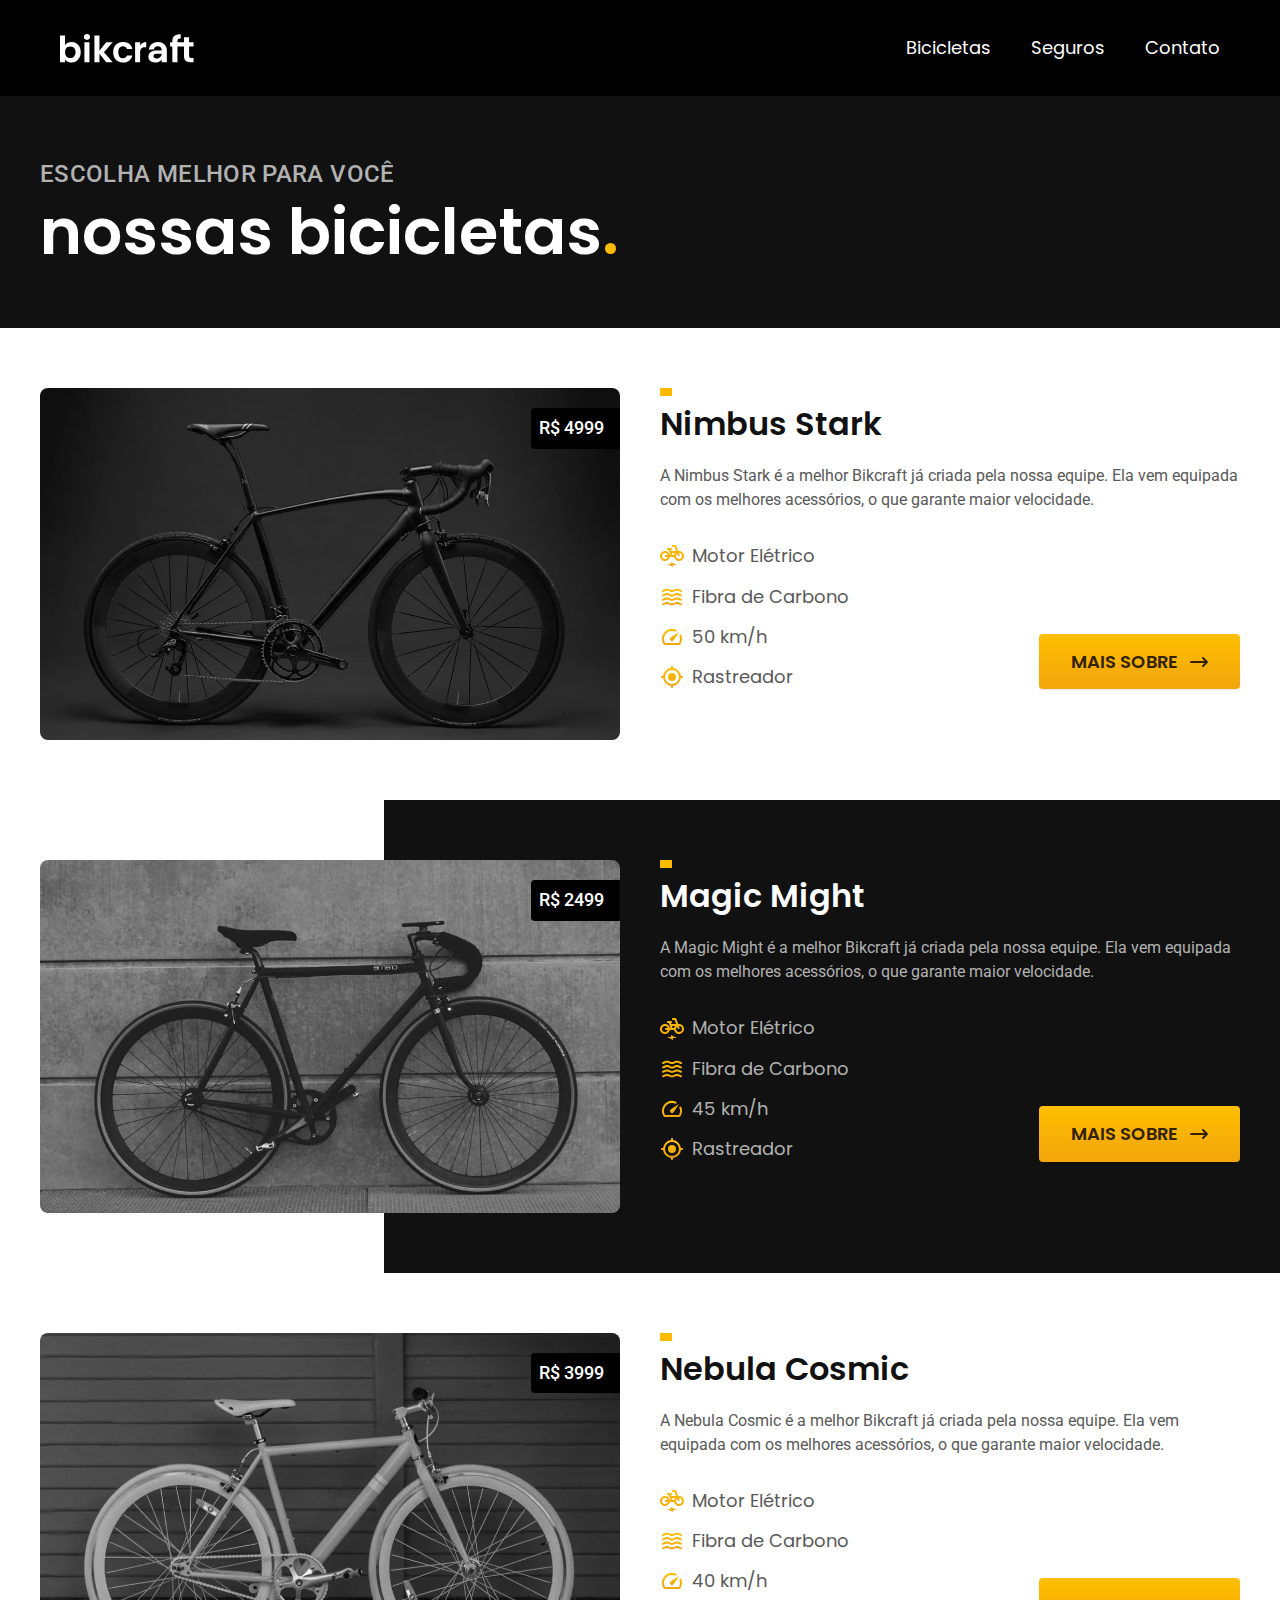
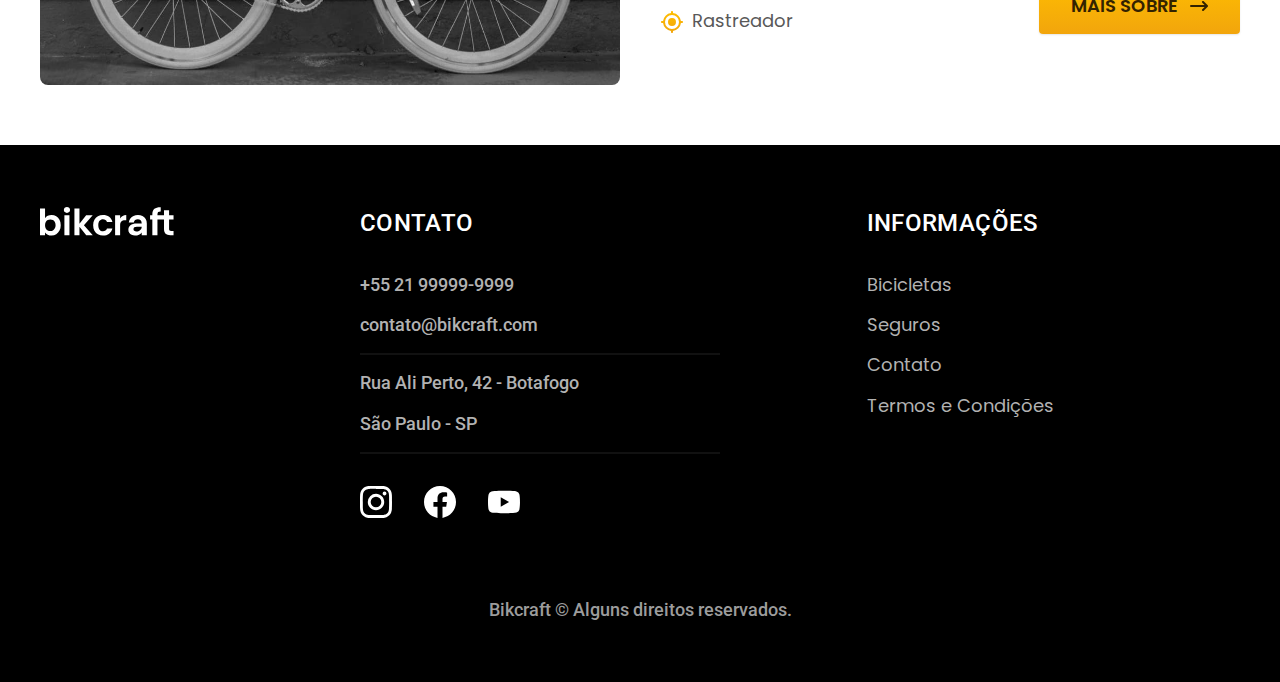
==== bicicletas.html @ 6e30862e "Bicicletas" ====
<!DOCTYPE html>
<html lang="pt-BR">

<head>
  <meta charset="UTF-8">
  <meta name="viewport" content="width=device-width, initial-scale=1.0">
  <title>Bicicletas | Bikcraft</title>
  <meta name="description" content="Bicicletas que combina com você Bikcraft">
  <link rel="preconnect" href="https://fonts.googleapis.com">
  <link rel="preconnect" href="https://fonts.gstatic.com" crossorigin>
  <link href="https://fonts.googleapis.com/css2?family=Poppins:wght@400;600&family=Roboto:wght@400;500&display=swap" rel="stylesheet">
  <link rel="preconnect" href="https://fonts.googleapis.com">
  <link rel="preconnect" href="https://fonts.gstatic.com" crossorigin>
  <link href="https://fonts.googleapis.com/css2?family=Merriweather:ital,wght@1,900&display=swap" rel="stylesheet">
  <link rel="stylesheet" href="./css/style.css">
</head>

<body id="bicicletas">

  <header class="header-bg">
    <div class="header container">
      <a href="./">
        <img src="./img/bikcraft.svg" alt="Bikcraft Logo">
      </a>
      <nav aria-label="primaria">
        <ul class="header-menu font-1-m cor-0">
          <li><a href="./bicicletas.html">Bicicletas</a></li>
          <li><a href="./seguros.html">Seguros</a></li>
          <li><a href="./contato.html">Contato</a></li>
        </ul>
      </nav>
    </div>
  </header>

  <main>
    <div class="titulo-bg">
      <div class="titulo container">
        <p class="font-2-l-b cor-5">Escolha melhor para você</p>
        <h1 class="font-1-xxl cor-0">nossas bicicletas<span class="cor-p1">.</span></h1>
      </div>
    </div>

    <div class="bicicletas container">
      <div class="bicicletas-imagem">
        <img src="./img/bicicletas/nimbus.jpg" alt="Bicicleta preta">
        <span class="font-2-m cor-0">R$ 4999</span>
      </div>
      <div class="bicicletas-conteudo">
        <h2 class="font-1-xl">Nimbus Stark</h2>
        <p class="font-2-s cor-8">A Nimbus Stark é a melhor Bikcraft já criada pela nossa equipe. Ela vem equipada com os melhores acessórios, o que garante maior velocidade.</p>
        <ul class="font-1-m cor-8">
          <li><img src="./img/icones/eletrica.svg" alt="">Motor Elétrico</li>
          <li><img src="./img/icones/carbono.svg" alt="">Fibra de Carbono</li>
          <li><img src="./img/icones/velocidade.svg" alt="">50 km/h</li>
          <li><img src="./img/icones/rastreador.svg" alt="">Rastreador</li>
        </ul>
        <a class="botao seta" href="./bicicletas/nimbus.html">Mais Sobre</a>
      </div>
    </div>

    <div class="bicicletas-bg">
      <div class="bicicletas container">
        <div class="bicicletas-imagem">
          <img src="./img/bicicletas/magic.jpg" alt="Bicicleta preta">
          <span class="font-2-m cor-0">R$ 2499</span>
        </div>
        <div class="bicicletas-conteudo">
          <h2 class="font-1-xl cor-0">Magic Might</h2>
          <p class="font-2-s cor-5">A Magic Might é a melhor Bikcraft já criada pela nossa equipe. Ela vem equipada com os melhores acessórios, o que garante maior velocidade.</p>
          <ul class="font-1-m cor-5">
            <li><img src="./img/icones/eletrica.svg" alt="">Motor Elétrico</li>
            <li><img src="./img/icones/carbono.svg" alt="">Fibra de Carbono</li>
            <li><img src="./img/icones/velocidade.svg" alt="">45 km/h</li>
            <li><img src="./img/icones/rastreador.svg" alt="">Rastreador</li>
          </ul>
          <a class="botao seta" href="./bicicletas/magic.html">Mais Sobre</a>
        </div>
      </div>
    </div>


    <div class="bicicletas container">
      <div class="bicicletas-imagem">
        <img src="./img/bicicletas/nebula.jpg" alt="Bicicleta preta">
        <span class="font-2-m cor-0">R$ 3999</span>
      </div>
      <div class="bicicletas-conteudo">
        <h2 class="font-1-xl">Nebula Cosmic</h2>
        <p class="font-2-s cor-8">A Nebula Cosmic é a melhor Bikcraft já criada pela nossa equipe. Ela vem equipada com os melhores acessórios, o que garante maior velocidade.</p>
        <ul class="font-1-m cor-8">
          <li><img src="./img/icones/eletrica.svg" alt="">Motor Elétrico</li>
          <li><img src="./img/icones/carbono.svg" alt="">Fibra de Carbono</li>
          <li><img src="./img/icones/velocidade.svg" alt="">40 km/h</li>
          <li><img src="./img/icones/rastreador.svg" alt="">Rastreador</li>
        </ul>
        <a class="botao seta" href="./bicicletas/nebula.html">Mais Sobre</a>
      </div>
    </div>

  </main>



  <footer class="footer-bg">
    <div class="footer container">
      <img src="./img/bikcraft.svg" alt="Bikcraft">
      <div class="footer-contato">
        <h3 class="font-2-l-b cor-0">Contato</h3>
        <ul class="font-2-m cor-5">
          <li><a href="tel:+5521999999999">+55 21 99999-9999</a></li>
          <li><a href="mailto:contato@bikcraft.com">contato@bikcraft.com</a></li>
          <li>Rua Ali Perto, 42 - Botafogo</li>
          <li>São Paulo - SP</li>
        </ul>
        <div class="footer-redes">
          <a href="./">
            <img src="./img/redes/instagram.svg" alt="Instagram">
          </a>
          <a href="./">
            <img src="./img/redes/facebook.svg" alt="Facebook">
          </a>
          <a href="./">
            <img src="./img/redes/youtube.svg" alt="Youtube">
          </a>
        </div>
      </div>
      <div class="footer-informacoes">
        <h3 class="font-2-l-b cor-0">Informações</h3>
        <nav>
          <ul class="font-1-m cor-5">
            <li><a href="./bicicletas.html">Bicicletas</a></li>
            <li><a href="./seguros.html">Seguros</a></li>
            <li><a href="./contato.html">Contato</a></li>
            <li><a href="./termos.html">Termos e Condições</a></li>
          </ul>
        </nav>
      </div>
      <p class="footer-copy font-2-m cor-6">Bikcraft © Alguns direitos reservados.</p>
    </div>
  </footer>
</body>

</html>
---- css/style.css ----
@import "./global/global.css";
@import "./utilidades/tipografia.css";
@import "./utilidades/cores.css";

/* Header */
@import "./global/header.css";

/* Footer */
@import "./global/footer.css";

/* Utilidades */
@import "./utilidades/componentes.css";

/* Home */
@import "./home/introducao.css";
@import "./home/tecnologia.css";
@import "./home/parceiros.css";
@import "./home/depoimento.css";

/* Bicicletas */
@import "./bicicletas/bicicletas-lista.css";
@import "./bicicletas/bicicletas.css";

/* Seguros */
@import "./seguros/seguros.css";

/* Termos */
@import "./termos/termos.css";
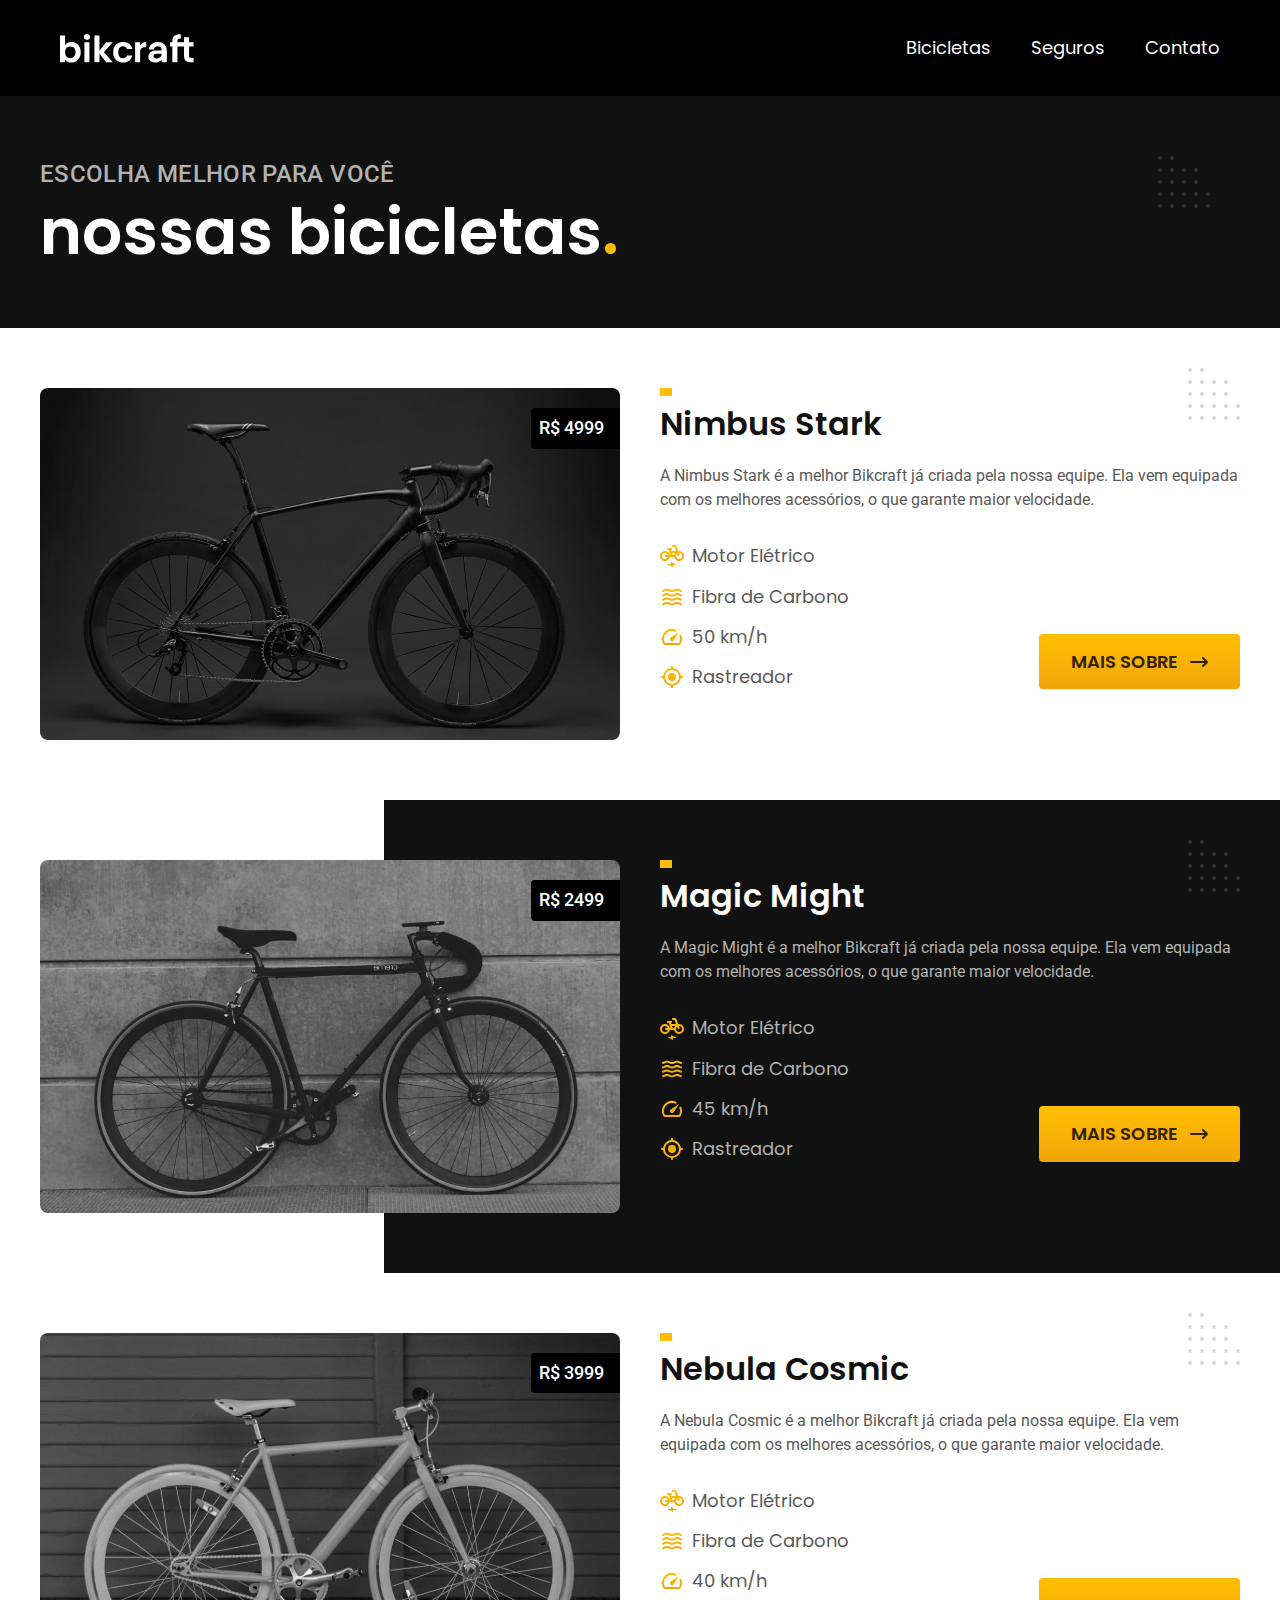
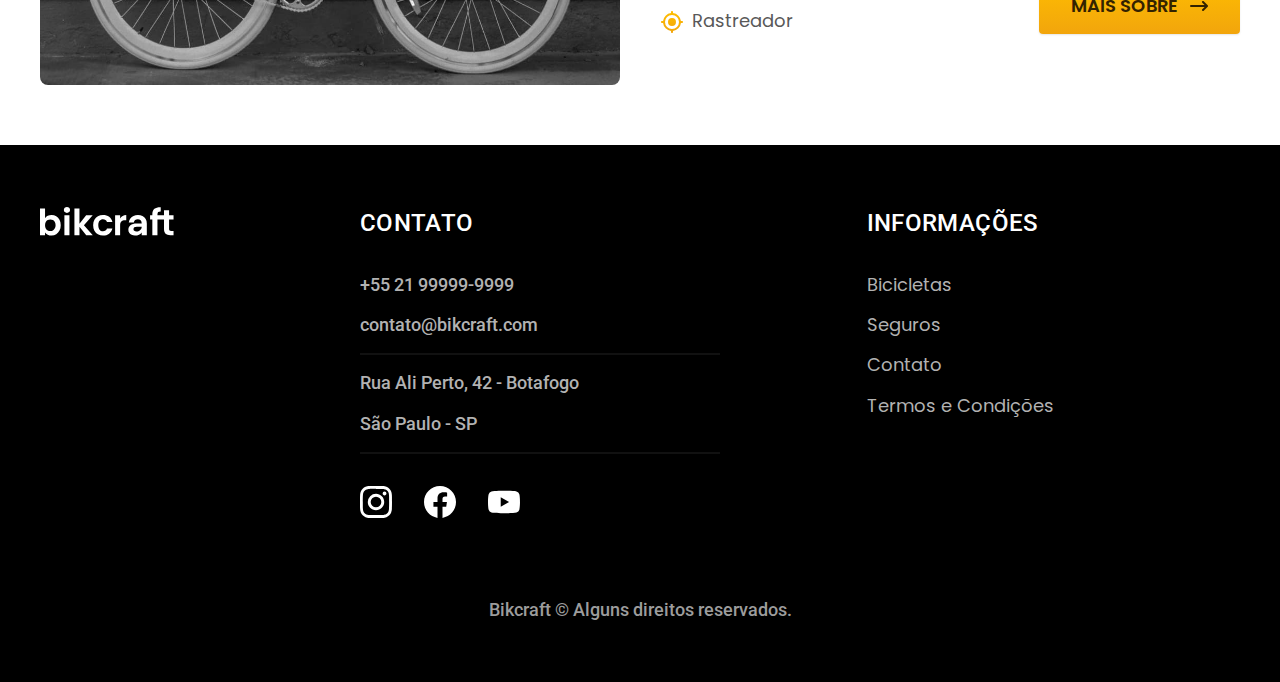
==== commit aac317ba: "Decorações e Otimazações" ====
--- a/bicicletas.html
+++ b/bicicletas.html
@@ -1,143 +1,144 @@
-<!DOCTYPE html>
-<html lang="pt-BR">
-
-<head>
-  <meta charset="UTF-8">
-  <meta name="viewport" content="width=device-width, initial-scale=1.0">
-  <title>Bicicletas | Bikcraft</title>
-  <meta name="description" content="Bicicletas que combina com você Bikcraft">
-  <link rel="preconnect" href="https://fonts.googleapis.com">
-  <link rel="preconnect" href="https://fonts.gstatic.com" crossorigin>
-  <link href="https://fonts.googleapis.com/css2?family=Poppins:wght@400;600&family=Roboto:wght@400;500&display=swap" rel="stylesheet">
-  <link rel="preconnect" href="https://fonts.googleapis.com">
-  <link rel="preconnect" href="https://fonts.gstatic.com" crossorigin>
-  <link href="https://fonts.googleapis.com/css2?family=Merriweather:ital,wght@1,900&display=swap" rel="stylesheet">
-  <link rel="stylesheet" href="./css/style.css">
-</head>
-
-<body id="bicicletas">
-
-  <header class="header-bg">
-    <div class="header container">
-      <a href="./">
-        <img src="./img/bikcraft.svg" alt="Bikcraft Logo">
-      </a>
-      <nav aria-label="primaria">
-        <ul class="header-menu font-1-m cor-0">
-          <li><a href="./bicicletas.html">Bicicletas</a></li>
-          <li><a href="./seguros.html">Seguros</a></li>
-          <li><a href="./contato.html">Contato</a></li>
-        </ul>
-      </nav>
-    </div>
-  </header>
-
-  <main>
-    <div class="titulo-bg">
-      <div class="titulo container">
-        <p class="font-2-l-b cor-5">Escolha melhor para você</p>
-        <h1 class="font-1-xxl cor-0">nossas bicicletas<span class="cor-p1">.</span></h1>
-      </div>
-    </div>
-
-    <div class="bicicletas container">
-      <div class="bicicletas-imagem">
-        <img src="./img/bicicletas/nimbus.jpg" alt="Bicicleta preta">
-        <span class="font-2-m cor-0">R$ 4999</span>
-      </div>
-      <div class="bicicletas-conteudo">
-        <h2 class="font-1-xl">Nimbus Stark</h2>
-        <p class="font-2-s cor-8">A Nimbus Stark é a melhor Bikcraft já criada pela nossa equipe. Ela vem equipada com os melhores acessórios, o que garante maior velocidade.</p>
-        <ul class="font-1-m cor-8">
-          <li><img src="./img/icones/eletrica.svg" alt="">Motor Elétrico</li>
-          <li><img src="./img/icones/carbono.svg" alt="">Fibra de Carbono</li>
-          <li><img src="./img/icones/velocidade.svg" alt="">50 km/h</li>
-          <li><img src="./img/icones/rastreador.svg" alt="">Rastreador</li>
-        </ul>
-        <a class="botao seta" href="./bicicletas/nimbus.html">Mais Sobre</a>
-      </div>
-    </div>
-
-    <div class="bicicletas-bg">
-      <div class="bicicletas container">
-        <div class="bicicletas-imagem">
-          <img src="./img/bicicletas/magic.jpg" alt="Bicicleta preta">
-          <span class="font-2-m cor-0">R$ 2499</span>
-        </div>
-        <div class="bicicletas-conteudo">
-          <h2 class="font-1-xl cor-0">Magic Might</h2>
-          <p class="font-2-s cor-5">A Magic Might é a melhor Bikcraft já criada pela nossa equipe. Ela vem equipada com os melhores acessórios, o que garante maior velocidade.</p>
-          <ul class="font-1-m cor-5">
-            <li><img src="./img/icones/eletrica.svg" alt="">Motor Elétrico</li>
-            <li><img src="./img/icones/carbono.svg" alt="">Fibra de Carbono</li>
-            <li><img src="./img/icones/velocidade.svg" alt="">45 km/h</li>
-            <li><img src="./img/icones/rastreador.svg" alt="">Rastreador</li>
-          </ul>
-          <a class="botao seta" href="./bicicletas/magic.html">Mais Sobre</a>
-        </div>
-      </div>
-    </div>
-
-
-    <div class="bicicletas container">
-      <div class="bicicletas-imagem">
-        <img src="./img/bicicletas/nebula.jpg" alt="Bicicleta preta">
-        <span class="font-2-m cor-0">R$ 3999</span>
-      </div>
-      <div class="bicicletas-conteudo">
-        <h2 class="font-1-xl">Nebula Cosmic</h2>
-        <p class="font-2-s cor-8">A Nebula Cosmic é a melhor Bikcraft já criada pela nossa equipe. Ela vem equipada com os melhores acessórios, o que garante maior velocidade.</p>
-        <ul class="font-1-m cor-8">
-          <li><img src="./img/icones/eletrica.svg" alt="">Motor Elétrico</li>
-          <li><img src="./img/icones/carbono.svg" alt="">Fibra de Carbono</li>
-          <li><img src="./img/icones/velocidade.svg" alt="">40 km/h</li>
-          <li><img src="./img/icones/rastreador.svg" alt="">Rastreador</li>
-        </ul>
-        <a class="botao seta" href="./bicicletas/nebula.html">Mais Sobre</a>
-      </div>
-    </div>
-
-  </main>
-
-
-
-  <footer class="footer-bg">
-    <div class="footer container">
-      <img src="./img/bikcraft.svg" alt="Bikcraft">
-      <div class="footer-contato">
-        <h3 class="font-2-l-b cor-0">Contato</h3>
-        <ul class="font-2-m cor-5">
-          <li><a href="tel:+5521999999999">+55 21 99999-9999</a></li>
-          <li><a href="mailto:contato@bikcraft.com">contato@bikcraft.com</a></li>
-          <li>Rua Ali Perto, 42 - Botafogo</li>
-          <li>São Paulo - SP</li>
-        </ul>
-        <div class="footer-redes">
-          <a href="./">
-            <img src="./img/redes/instagram.svg" alt="Instagram">
-          </a>
-          <a href="./">
-            <img src="./img/redes/facebook.svg" alt="Facebook">
-          </a>
-          <a href="./">
-            <img src="./img/redes/youtube.svg" alt="Youtube">
-          </a>
-        </div>
-      </div>
-      <div class="footer-informacoes">
-        <h3 class="font-2-l-b cor-0">Informações</h3>
-        <nav>
-          <ul class="font-1-m cor-5">
-            <li><a href="./bicicletas.html">Bicicletas</a></li>
-            <li><a href="./seguros.html">Seguros</a></li>
-            <li><a href="./contato.html">Contato</a></li>
-            <li><a href="./termos.html">Termos e Condições</a></li>
-          </ul>
-        </nav>
-      </div>
-      <p class="footer-copy font-2-m cor-6">Bikcraft © Alguns direitos reservados.</p>
-    </div>
-  </footer>
-</body>
-
+<!DOCTYPE html>
+<html lang="pt-BR">
+
+<head>
+  <meta charset="UTF-8">
+  <meta name="viewport" content="width=device-width, initial-scale=1.0">
+  <title>Bicicletas | Bikcraft</title>
+  <meta name="description" content="Bicicletas que combina com você Bikcraft">
+  <link rel="preconnect" href="https://fonts.googleapis.com">
+  <link rel="preconnect" href="https://fonts.gstatic.com" crossorigin>
+  <link href="https://fonts.googleapis.com/css2?family=Poppins:wght@400;600&family=Roboto:wght@400;500&display=swap" rel="stylesheet">
+  <link rel="preconnect" href="https://fonts.googleapis.com">
+  <link rel="preconnect" href="https://fonts.gstatic.com" crossorigin>
+  <link href="https://fonts.googleapis.com/css2?family=Merriweather:ital,wght@1,900&display=swap" rel="stylesheet">
+  <link href="./css/style.css" rel="preload" as="style">
+  <link href="./css/style.css" rel="stylesheet">
+</head>
+
+<body id="bicicletas">
+
+  <header class="header-bg">
+    <div class="header container">
+      <a href="./">
+        <img src="./img/bikcraft.svg" width="136" height="32" alt="Bikcraft Logo">
+      </a>
+      <nav aria-label="primaria">
+        <ul class="header-menu font-1-m cor-0">
+          <li><a href="./bicicletas.html">Bicicletas</a></li>
+          <li><a href="./seguros.html">Seguros</a></li>
+          <li><a href="./contato.html">Contato</a></li>
+        </ul>
+      </nav>
+    </div>
+  </header>
+
+  <main>
+    <div class="titulo-bg">
+      <div class="titulo container">
+        <p class="font-2-l-b cor-5">Escolha melhor para você</p>
+        <h1 class="font-1-xxl cor-0">nossas bicicletas<span class="cor-p1">.</span></h1>
+      </div>
+    </div>
+
+    <div class="bicicletas container">
+      <div class="bicicletas-imagem">
+        <img src="./img/bicicletas/nimbus.jpg" width="1120" height="680" alt="Bicicleta preta">
+        <span class="font-2-m cor-0">R$ 4999</span>
+      </div>
+      <div class="bicicletas-conteudo">
+        <h2 class="font-1-xl">Nimbus Stark</h2>
+        <p class="font-2-s cor-8">A Nimbus Stark é a melhor Bikcraft já criada pela nossa equipe. Ela vem equipada com os melhores acessórios, o que garante maior velocidade.</p>
+        <ul class="font-1-m cor-8">
+          <li><img src="./img/icones/eletrica.svg" width="24" height="24" alt="">Motor Elétrico</li>
+          <li><img src="./img/icones/carbono.svg" width="24" height="24" alt="">Fibra de Carbono</li>
+          <li><img src="./img/icones/velocidade.svg" width="24" height="24" alt="">50 km/h</li>
+          <li><img src="./img/icones/rastreador.svg" width="24" height="24" alt="">Rastreador</li>
+        </ul>
+        <a class="botao seta" href="./bicicletas/nimbus.html">Mais Sobre</a>
+      </div>
+    </div>
+
+    <div class="bicicletas-bg">
+      <div class="bicicletas container">
+        <div class="bicicletas-imagem">
+          <img src="./img/bicicletas/magic.jpg" width="1120" height="680" alt="Bicicleta preta">
+          <span class="font-2-m cor-0">R$ 2499</span>
+        </div>
+        <div class="bicicletas-conteudo">
+          <h2 class="font-1-xl cor-0">Magic Might</h2>
+          <p class="font-2-s cor-5">A Magic Might é a melhor Bikcraft já criada pela nossa equipe. Ela vem equipada com os melhores acessórios, o que garante maior velocidade.</p>
+          <ul class="font-1-m cor-5">
+            <li><img src="./img/icones/eletrica.svg" width="24" height="24" alt="">Motor Elétrico</li>
+            <li><img src="./img/icones/carbono.svg" width="24" height="24" alt="">Fibra de Carbono</li>
+            <li><img src="./img/icones/velocidade.svg" width="24" height="24" alt="">45 km/h</li>
+            <li><img src="./img/icones/rastreador.svg" width="24" height="24" alt="">Rastreador</li>
+          </ul>
+          <a class="botao seta" href="./bicicletas/magic.html">Mais Sobre</a>
+        </div>
+      </div>
+    </div>
+
+
+    <div class="bicicletas container">
+      <div class="bicicletas-imagem">
+        <img src="./img/bicicletas/nebula.jpg" width="1120" height="680" alt="Bicicleta preta">
+        <span class="font-2-m cor-0">R$ 3999</span>
+      </div>
+      <div class="bicicletas-conteudo">
+        <h2 class="font-1-xl">Nebula Cosmic</h2>
+        <p class="font-2-s cor-8">A Nebula Cosmic é a melhor Bikcraft já criada pela nossa equipe. Ela vem equipada com os melhores acessórios, o que garante maior velocidade.</p>
+        <ul class="font-1-m cor-8">
+          <li><img src="./img/icones/eletrica.svg" width="24" height="24" alt="">Motor Elétrico</li>
+          <li><img src="./img/icones/carbono.svg" width="24" height="24" alt="">Fibra de Carbono</li>
+          <li><img src="./img/icones/velocidade.svg" width="24" height="24" alt="">40 km/h</li>
+          <li><img src="./img/icones/rastreador.svg" width="24" height="24" alt="">Rastreador</li>
+        </ul>
+        <a class="botao seta" href="./bicicletas/nebula.html">Mais Sobre</a>
+      </div>
+    </div>
+
+  </main>
+
+
+
+  <footer class="footer-bg">
+    <div class="footer container">
+      <img src="./img/bikcraft.svg" width="136" height="32" alt="Bikcraft">
+      <div class="footer-contato">
+        <h3 class="font-2-l-b cor-0">Contato</h3>
+        <ul class="font-2-m cor-5">
+          <li><a href="tel:+5521999999999">+55 21 99999-9999</a></li>
+          <li><a href="mailto:contato@bikcraft.com">contato@bikcraft.com</a></li>
+          <li>Rua Ali Perto, 42 - Botafogo</li>
+          <li>São Paulo - SP</li>
+        </ul>
+        <div class="footer-redes">
+          <a href="./">
+            <img src="./img/redes/instagram.svg" width="32" height="32" alt="Instagram">
+          </a>
+          <a href="./">
+            <img src="./img/redes/facebook.svg" width="32" height="32" alt="Facebook">
+          </a>
+          <a href="./">
+            <img src="./img/redes/youtube.svg" width="32" height="32" alt="Youtube">
+          </a>
+        </div>
+      </div>
+      <div class="footer-informacoes">
+        <h3 class="font-2-l-b cor-0">Informações</h3>
+        <nav>
+          <ul class="font-1-m cor-5">
+            <li><a href="./bicicletas.html">Bicicletas</a></li>
+            <li><a href="./seguros.html">Seguros</a></li>
+            <li><a href="./contato.html">Contato</a></li>
+            <li><a href="./termos.html">Termos e Condições</a></li>
+          </ul>
+        </nav>
+      </div>
+      <p class="footer-copy font-2-m cor-6">Bikcraft © Alguns direitos reservados.</p>
+    </div>
+  </footer>
+</body>
+
 </html>--- a/css/style.css
+++ b/css/style.css
@@ -1,28 +1,43 @@
-@import "./global/global.css";
-@import "./utilidades/tipografia.css";
-@import "./utilidades/cores.css";
-
-/* Header */
-@import "./global/header.css";
-
-/* Footer */
-@import "./global/footer.css";
-
-/* Utilidades */
-@import "./utilidades/componentes.css";
-
-/* Home */
-@import "./home/introducao.css";
-@import "./home/tecnologia.css";
-@import "./home/parceiros.css";
-@import "./home/depoimento.css";
-
-/* Bicicletas */
-@import "./bicicletas/bicicletas-lista.css";
-@import "./bicicletas/bicicletas.css";
-
-/* Seguros */
-@import "./seguros/seguros.css";
-
-/* Termos */
-@import "./termos/termos.css";
+@import "./global/global.css";
+@import "./utilidades/tipografia.css";
+@import "./utilidades/cores.css";
+
+/* Header */
+@import "./global/header.css";
+
+/* Footer */
+@import "./global/footer.css";
+
+/* Utilidades */
+@import "./utilidades/componentes.css";
+@import "./utilidades/formulario.css";
+
+/* Home */
+@import "./home/introducao.css";
+@import "./home/tecnologia.css";
+@import "./home/parceiros.css";
+@import "./home/depoimento.css";
+
+/* Bicicletas */
+@import "./bicicletas/bicicletas-lista.css";
+@import "./bicicletas/bicicletas.css";
+
+/* Bicicleta */
+@import "./bicicleta/bicicleta.css";
+@import "./bicicleta/seguro.css";
+
+/* Seguros */
+@import "./seguros/seguros.css";
+@import "./seguros/vantagens.css";
+@import "./seguros/perguntas.css";
+
+/* Contato */
+@import "./contato/contato.css";
+@import "./contato/lojas.css";
+
+/* Orçamento */
+@import "./orcamento/orcamento.css";
+
+
+/* Termos */
+@import "./termos/termos.css";
--- a/css/style.css
+++ b/css/style.css
@@ -1,28 +1,43 @@
-@import "./global/global.css";
-@import "./utilidades/tipografia.css";
-@import "./utilidades/cores.css";
-
-/* Header */
-@import "./global/header.css";
-
-/* Footer */
-@import "./global/footer.css";
-
-/* Utilidades */
-@import "./utilidades/componentes.css";
-
-/* Home */
-@import "./home/introducao.css";
-@import "./home/tecnologia.css";
-@import "./home/parceiros.css";
-@import "./home/depoimento.css";
-
-/* Bicicletas */
-@import "./bicicletas/bicicletas-lista.css";
-@import "./bicicletas/bicicletas.css";
-
-/* Seguros */
-@import "./seguros/seguros.css";
-
-/* Termos */
-@import "./termos/termos.css";
+@import "./global/global.css";
+@import "./utilidades/tipografia.css";
+@import "./utilidades/cores.css";
+
+/* Header */
+@import "./global/header.css";
+
+/* Footer */
+@import "./global/footer.css";
+
+/* Utilidades */
+@import "./utilidades/componentes.css";
+@import "./utilidades/formulario.css";
+
+/* Home */
+@import "./home/introducao.css";
+@import "./home/tecnologia.css";
+@import "./home/parceiros.css";
+@import "./home/depoimento.css";
+
+/* Bicicletas */
+@import "./bicicletas/bicicletas-lista.css";
+@import "./bicicletas/bicicletas.css";
+
+/* Bicicleta */
+@import "./bicicleta/bicicleta.css";
+@import "./bicicleta/seguro.css";
+
+/* Seguros */
+@import "./seguros/seguros.css";
+@import "./seguros/vantagens.css";
+@import "./seguros/perguntas.css";
+
+/* Contato */
+@import "./contato/contato.css";
+@import "./contato/lojas.css";
+
+/* Orçamento */
+@import "./orcamento/orcamento.css";
+
+
+/* Termos */
+@import "./termos/termos.css";
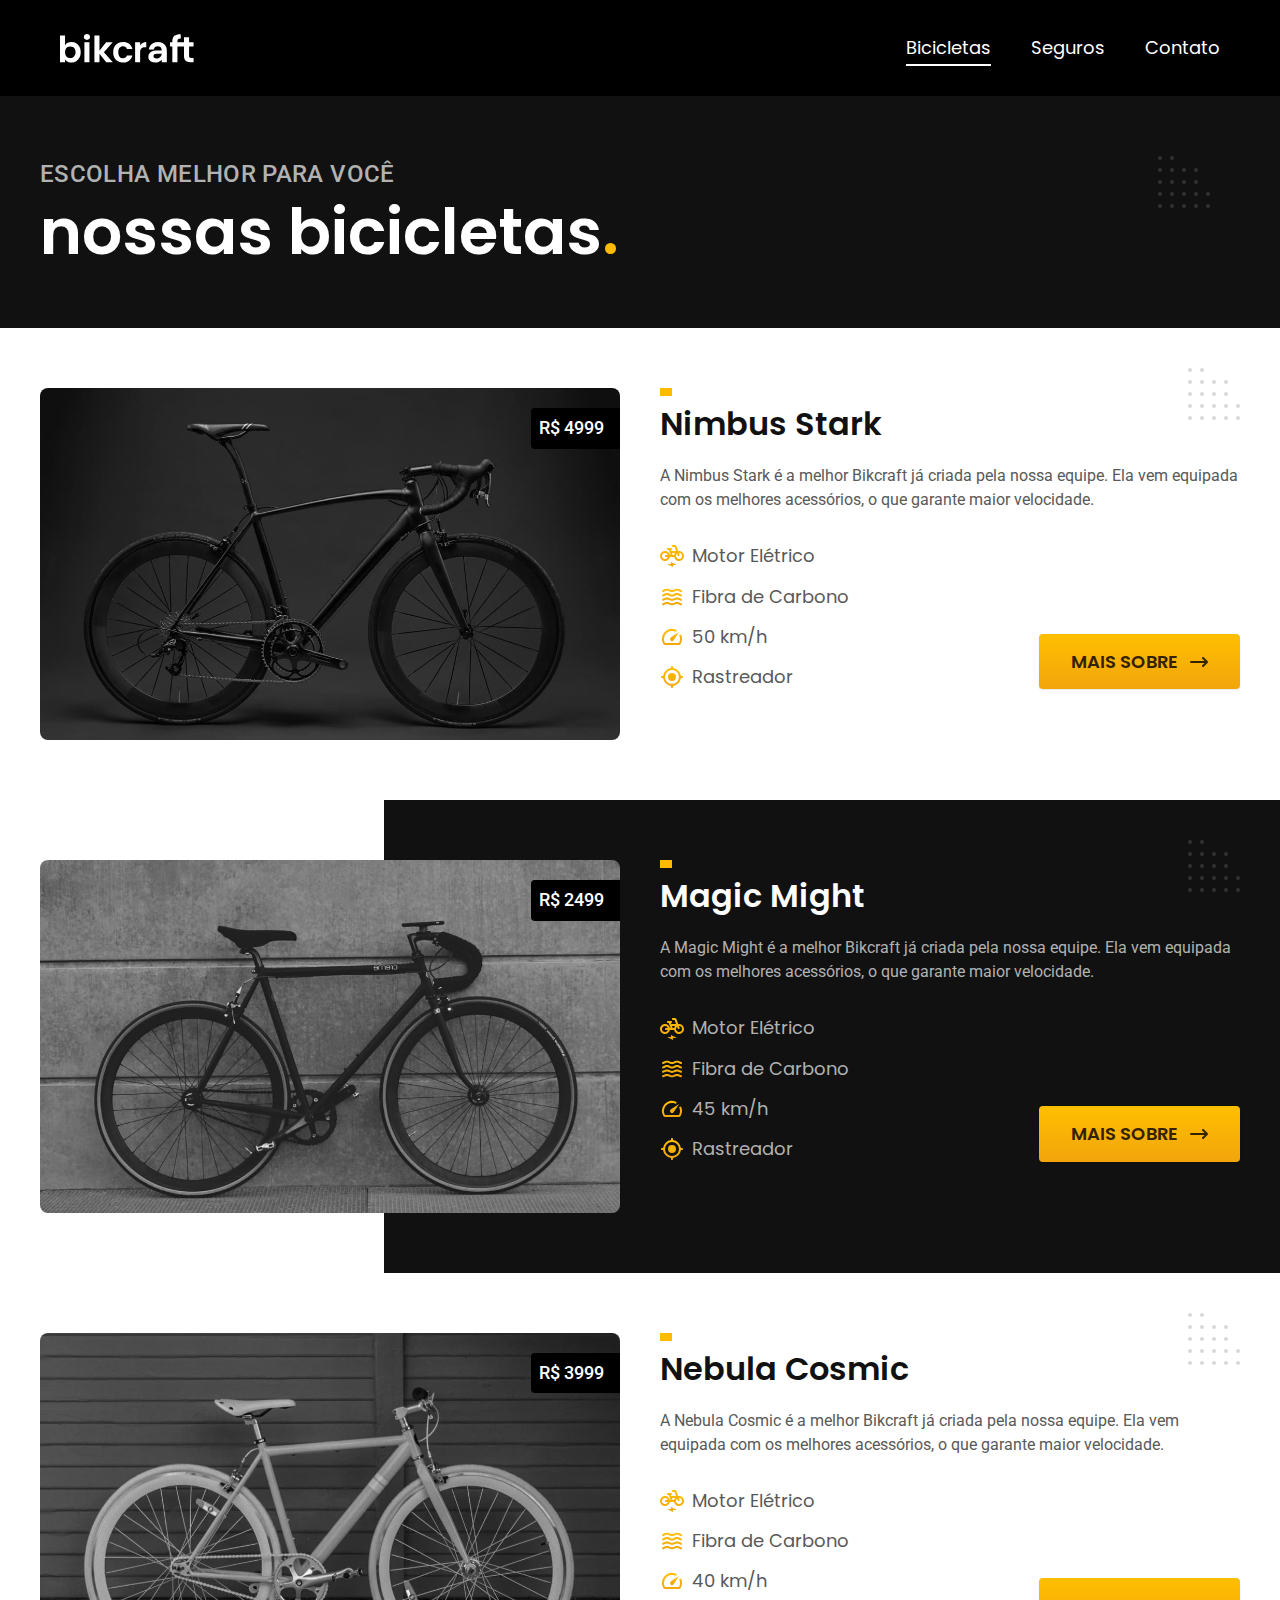
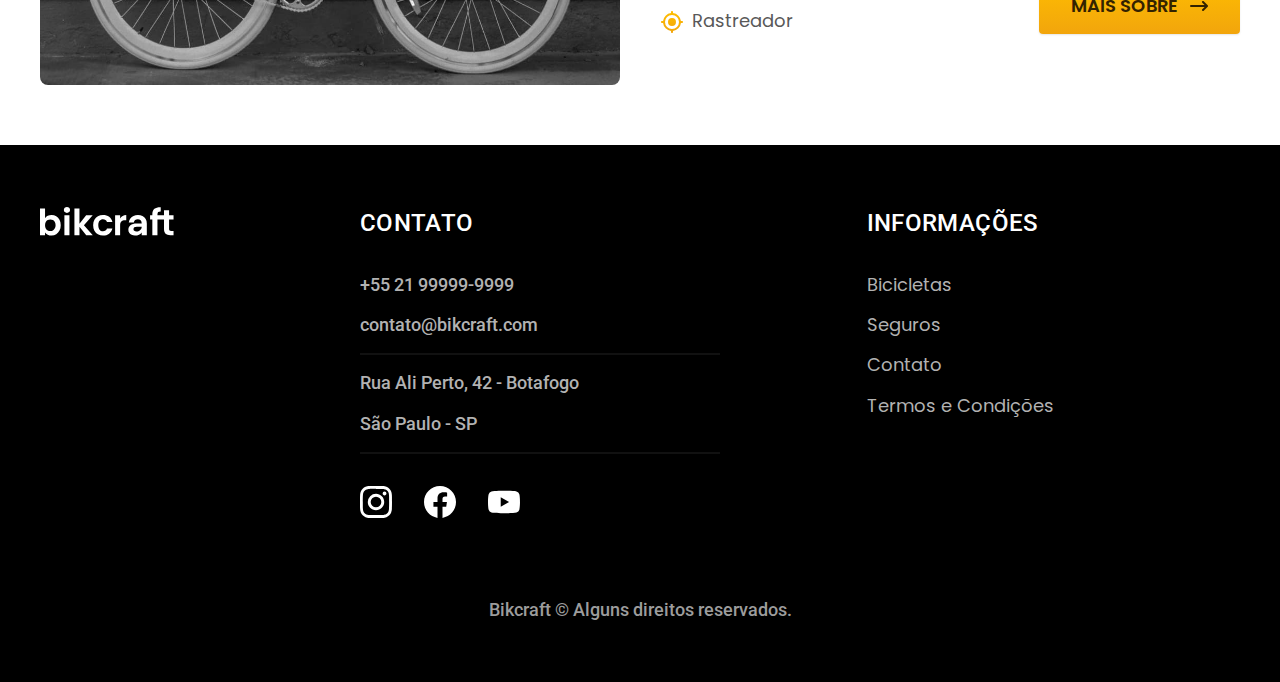
==== commit de3d60b6: "Adicionando Javascript" ====
--- a/bicicletas.html
+++ b/bicicletas.html
@@ -139,6 +139,7 @@
       <p class="footer-copy font-2-m cor-6">Bikcraft © Alguns direitos reservados.</p>
     </div>
   </footer>
+  <script src="./js/script.js"></script>
 </body>
 
 </html>